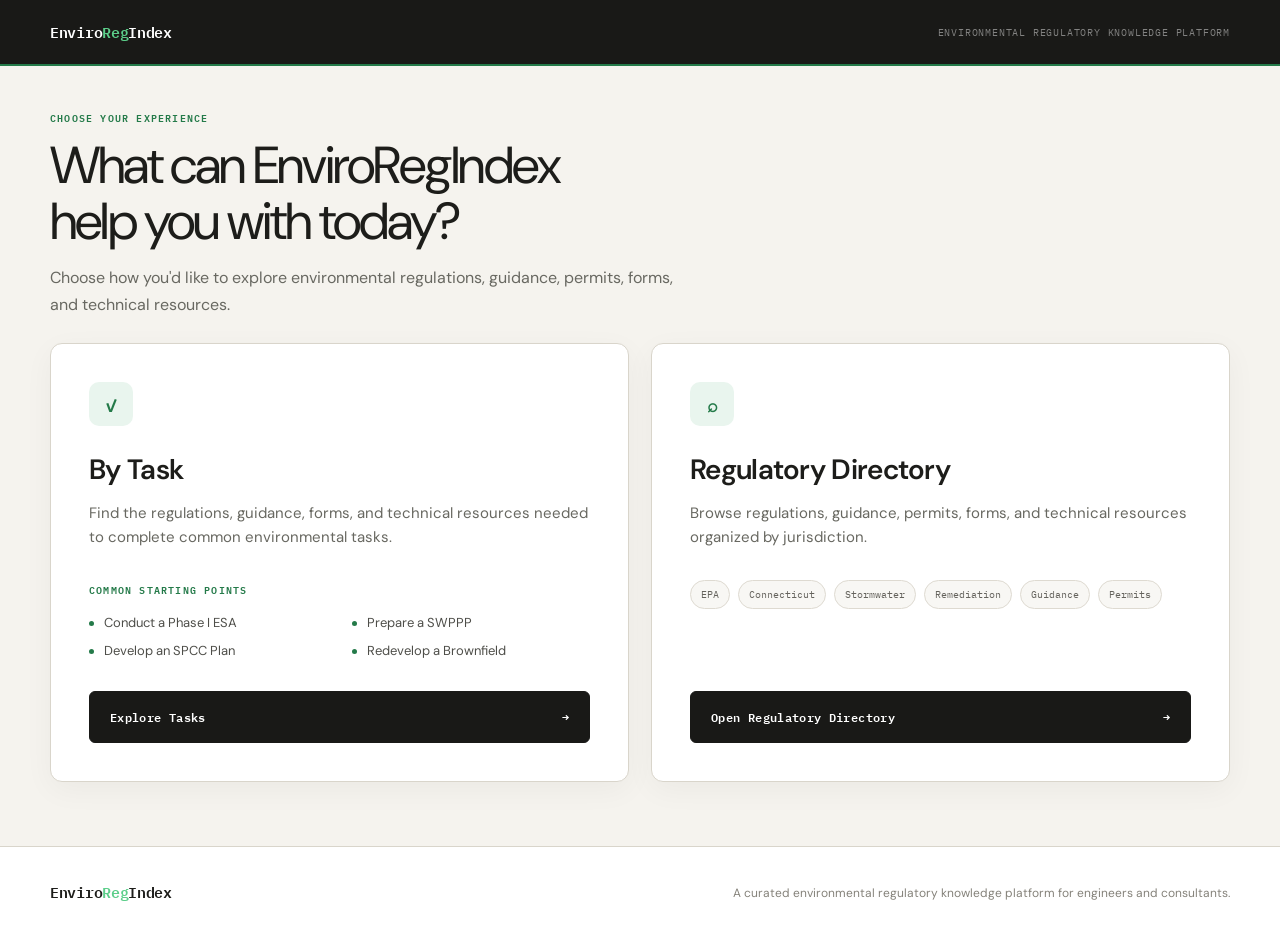
==== index.html @ b212524c "Refine platform landing design" ====
<!DOCTYPE html>
<html lang="en">
<head>
  <meta charset="UTF-8">
  <meta name="viewport" content="width=device-width, initial-scale=1.0">
  <meta name="description" content="Choose how to explore environmental regulatory knowledge with EnviroRegIndex.">
  <title>EnviroRegIndex — Environmental Regulatory Knowledge Platform</title>

  <link rel="preconnect" href="https://fonts.googleapis.com">
  <link rel="preconnect" href="https://fonts.gstatic.com" crossorigin>
  <link href="https://fonts.googleapis.com/css2?family=IBM+Plex+Mono:wght@400;500;600&family=DM+Sans:ital,opsz,wght@0,9..40,300;0,9..40,400;0,9..40,500;0,9..40,600&display=swap" rel="stylesheet">
  <link rel="stylesheet" href="platform.css">
</head>
<body class="platform-page">
  <header class="platform-header">
    <div class="platform-header-inner">
      <a class="platform-logo" href="index.html" aria-label="EnviroRegIndex platform home">
        Enviro<span>Reg</span>Index
      </a>
      <span class="platform-label">Environmental Regulatory Knowledge Platform</span>
    </div>
  </header>

  <main class="platform-main">
    <section class="platform-intro" aria-labelledby="platform-heading">
      <div class="eyebrow">Choose your experience</div>
      <h1 id="platform-heading">What can EnviroRegIndex <br>help you with today?</h1>
      <p>Choose how you'd like to explore environmental regulations, guidance, permits, forms, and technical resources.</p>
    </section>

    <section class="experience-grid" aria-label="EnviroRegIndex experiences">
      <article class="experience-card">
        <div class="experience-card-top">
          <div class="experience-icon" aria-hidden="true">✓</div>
        </div>
        <h2>By Task</h2>
        <p class="experience-description">Find the regulations, guidance, forms, and technical resources needed to complete common environmental tasks.</p>
        <div class="experience-examples">
          <div class="experience-detail-label">Common starting points</div>
          <ul>
            <li>Conduct a Phase I ESA</li>
            <li>Prepare a SWPPP</li>
            <li>Develop an SPCC Plan</li>
            <li>Redevelop a Brownfield</li>
          </ul>
        </div>
        <a class="platform-button" href="tasks.html">
          Explore Tasks
          <span aria-hidden="true">→</span>
        </a>
      </article>

      <article class="experience-card">
        <div class="experience-card-top">
          <div class="experience-icon" aria-hidden="true">⌕</div>
        </div>
        <h2>Regulatory Directory</h2>
        <p class="experience-description">Browse regulations, guidance, permits, forms, and technical resources organized by jurisdiction.</p>
        <div class="experience-tags" aria-hidden="true">
          <span>EPA</span>
          <span>Connecticut</span>
          <span>Stormwater</span>
          <span>Remediation</span>
          <span>Guidance</span>
          <span>Permits</span>
        </div>
        <a class="platform-button" href="directory.html">
          Open Regulatory Directory
          <span aria-hidden="true">→</span>
        </a>
      </article>
    </section>
  </main>

  <footer class="platform-footer">
    <div class="platform-footer-inner">
      <div class="platform-footer-logo">Enviro<span>Reg</span>Index</div>
      <p>A curated environmental regulatory knowledge platform for engineers and consultants.</p>
    </div>
  </footer>
</body>
</html>
---- platform.css ----
:root {
  --platform-dark: #191917;
  --platform-dark-soft: #222220;
  --platform-green: #5CCE8A;
  --platform-green-dark: #247A49;
  --platform-green-pale: #E9F5EE;
  --platform-surface: #F5F3EE;
  --platform-card: #FFFFFF;
  --platform-text: #1D1D1A;
  --platform-muted: #686861;
  --platform-border: #D9D5CB;
}

* { box-sizing: border-box; }

html { min-height: 100%; }

body {
  margin: 0;
  min-height: 100vh;
  font-family: 'DM Sans', sans-serif;
  color: var(--platform-text);
  background: var(--platform-surface);
  -webkit-font-smoothing: antialiased;
}

.platform-page {
  display: flex;
  flex-direction: column;
}

.platform-header {
  background: var(--platform-dark);
  border-bottom: 2px solid var(--platform-green-dark);
}

.platform-header-inner,
.platform-footer-inner {
  width: min(1180px, calc(100% - 48px));
  margin: 0 auto;
  display: flex;
  align-items: center;
  justify-content: space-between;
}

.platform-header-inner { min-height: 64px; }

.platform-logo,
.platform-footer-logo {
  font-family: 'IBM Plex Mono', monospace;
  font-size: 15px;
  font-weight: 600;
  color: #FFFFFF;
  text-decoration: none;
  letter-spacing: -0.02em;
}

.platform-logo span,
.platform-footer-logo span { color: var(--platform-green); }

.platform-label,
.back-link {
  font-family: 'IBM Plex Mono', monospace;
  font-size: 10px;
  letter-spacing: 0.08em;
  text-transform: uppercase;
  color: rgba(255,255,255,0.46);
}

.back-link {
  text-decoration: none;
  transition: color 0.15s;
}

.back-link:hover { color: var(--platform-green); }

.platform-main {
  flex: 1;
  width: min(1180px, calc(100% - 48px));
  margin: 0 auto;
  padding: 42px 0 64px;
}

.platform-intro {
  max-width: 720px;
  margin-bottom: 24px;
}

.eyebrow,
.experience-detail-label {
  font-family: 'IBM Plex Mono', monospace;
  font-size: 10px;
  font-weight: 600;
  letter-spacing: 0.12em;
  text-transform: uppercase;
  color: var(--platform-green-dark);
}

.platform-intro h1,
.placeholder-panel h1 {
  margin: 12px 0 15px;
  font-size: clamp(36px, 4.5vw, 52px);
  line-height: 1.07;
  font-weight: 400;
  letter-spacing: -0.035em;
}

.platform-intro > p,
.placeholder-panel > p {
  margin: 0;
  max-width: 640px;
  color: var(--platform-muted);
  font-size: 16px;
  line-height: 1.7;
}

.experience-grid {
  display: grid;
  grid-template-columns: repeat(2, minmax(0, 1fr));
  gap: 22px;
}

.experience-card {
  min-height: 408px;
  display: flex;
  flex-direction: column;
  padding: 38px;
  background: var(--platform-card);
  border: 1px solid var(--platform-border);
  border-radius: 12px;
  box-shadow: 0 8px 30px rgba(25,25,23,0.045);
  transition: transform 0.18s, box-shadow 0.18s, border-color 0.18s;
}

.experience-card:hover {
  transform: translateY(-2px);
  border-color: #C4BFB4;
  box-shadow: 0 16px 42px rgba(25,25,23,0.075);
}

.experience-card-top {
  display: flex;
  align-items: center;
  margin-bottom: 25px;
}

.experience-icon,
.placeholder-mark {
  width: 44px;
  height: 44px;
  display: grid;
  place-items: center;
  border-radius: 10px;
  background: var(--platform-green-pale);
  color: var(--platform-green-dark);
  font-family: 'IBM Plex Mono', monospace;
  font-size: 18px;
  font-weight: 600;
}

.experience-card h2 {
  margin: 0 0 13px;
  font-size: 28px;
  font-weight: 600;
  letter-spacing: -0.025em;
}

.experience-description {
  margin: 0;
  min-height: 50px;
  color: var(--platform-muted);
  font-size: 15px;
  line-height: 1.65;
}

.experience-examples,
.experience-tags {
  margin: 29px 0 32px;
}

.experience-examples ul {
  display: grid;
  grid-template-columns: repeat(2, minmax(0, 1fr));
  gap: 11px 24px;
  margin: 16px 0 0;
  padding: 0;
  list-style: none;
}

.experience-examples li {
  position: relative;
  padding-left: 15px;
  font-size: 13px;
  color: #4E4E49;
}

.experience-examples li::before {
  content: '';
  position: absolute;
  top: 0.55em;
  left: 0;
  width: 5px;
  height: 5px;
  border-radius: 50%;
  background: var(--platform-green-dark);
}

.experience-tags {
  display: flex;
  flex-wrap: wrap;
  align-content: flex-start;
  gap: 8px;
}

.experience-tags span {
  padding: 7px 10px;
  border: 1px solid #DEDAD1;
  border-radius: 999px;
  background: #F8F7F4;
  font-family: 'IBM Plex Mono', monospace;
  font-size: 10px;
  color: #65635D;
}

.platform-button {
  margin-top: auto;
  min-height: 52px;
  display: flex;
  align-items: center;
  justify-content: space-between;
  gap: 18px;
  padding: 0 20px;
  border: 1px solid var(--platform-dark);
  border-radius: 6px;
  color: #FFFFFF;
  background: var(--platform-dark);
  font-family: 'IBM Plex Mono', monospace;
  font-size: 12px;
  font-weight: 600;
  letter-spacing: 0.03em;
  text-decoration: none;
  transition: color 0.15s, background 0.15s, border-color 0.15s;
}

.platform-button:hover,
.platform-button:focus-visible {
  color: var(--platform-dark);
  background: var(--platform-green);
  border-color: var(--platform-green);
}

.platform-button:focus-visible,
.platform-logo:focus-visible,
.back-link:focus-visible {
  outline: 2px solid var(--platform-green);
  outline-offset: 3px;
}

.platform-footer {
  border-top: 1px solid var(--platform-border);
  background: #FFFFFF;
}

.platform-footer-inner {
  min-height: 92px;
  gap: 24px;
}

.platform-footer-logo { color: var(--platform-text); }

.platform-footer-inner p {
  margin: 0;
  color: #85827A;
  font-size: 12px;
}

.placeholder-page { background: var(--platform-dark); }

.placeholder-main {
  flex: 1;
  width: min(900px, calc(100% - 48px));
  margin: 0 auto;
  display: grid;
  place-items: center;
  padding: 72px 0;
}

.placeholder-panel {
  width: 100%;
  padding: clamp(32px, 7vw, 68px);
  border: 1px solid rgba(255,255,255,0.12);
  border-top: 3px solid var(--platform-green);
  border-radius: 8px;
  background: var(--platform-dark-soft);
  color: #FFFFFF;
}

.placeholder-panel .placeholder-mark { margin: 32px 0 24px; }

.placeholder-panel h1 {
  max-width: 720px;
  font-size: clamp(32px, 5vw, 52px);
}

.placeholder-panel > p { color: rgba(255,255,255,0.55); }

.platform-button-inline {
  width: fit-content;
  margin-top: 34px;
  background: transparent;
  border-color: rgba(255,255,255,0.28);
}

@media (max-width: 760px) {
  .platform-header-inner,
  .platform-footer-inner,
  .platform-main,
  .placeholder-main {
    width: min(100% - 32px, 1180px);
  }

  .platform-header-inner { min-height: 58px; }
  .platform-label { display: none; }
  .platform-main { padding: 32px 0 48px; }
  .platform-intro { margin-bottom: 22px; }
  .platform-intro h1 { font-size: 37px; }
  .platform-intro h1 br { display: none; }
  .platform-intro > p { font-size: 15px; }
  .experience-grid { grid-template-columns: 1fr; }
  .experience-card { min-height: 0; padding: 28px 25px; }
  .experience-description { min-height: 0; }
  .experience-examples ul { grid-template-columns: 1fr; gap: 10px; }
  .platform-button { margin-top: 26px; }
  .platform-footer-inner {
    min-height: 110px;
    flex-direction: column;
    align-items: flex-start;
    justify-content: center;
    gap: 8px;
  }
  .placeholder-main { padding: 40px 0; }
  .placeholder-panel { padding: 30px 24px; }
  .placeholder-panel h1 { font-size: 34px; }
}

@media (max-width: 380px) {
  .platform-intro h1 { font-size: 34px; }
  .experience-card { padding: 25px 21px; }
}
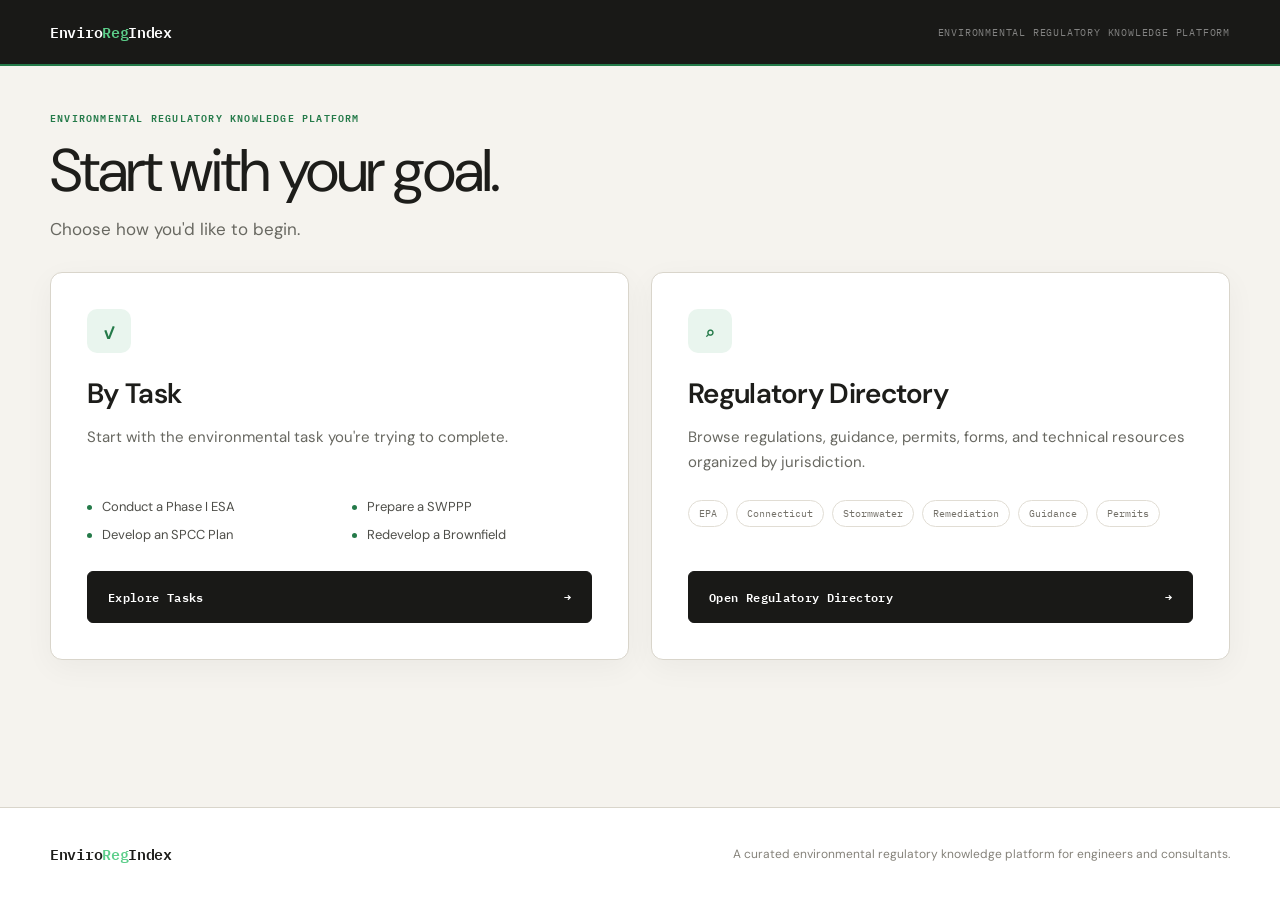
==== commit f2d44096: "Clarify landing page starting points" ====
--- a/index.html
+++ b/index.html
@@ -14,7 +14,7 @@
 <body class="platform-page">
   <header class="platform-header">
     <div class="platform-header-inner">
-      <a class="platform-logo" href="index.html" aria-label="EnviroRegIndex platform home">
+      <a class="platform-logo" href="/" aria-label="EnviroRegIndex platform home">
         Enviro<span>Reg</span>Index
       </a>
       <span class="platform-label">Environmental Regulatory Knowledge Platform</span>
@@ -23,9 +23,9 @@
 
   <main class="platform-main">
     <section class="platform-intro" aria-labelledby="platform-heading">
-      <div class="eyebrow">Choose your experience</div>
-      <h1 id="platform-heading">What can EnviroRegIndex <br>help you with today?</h1>
-      <p>Choose how you'd like to explore environmental regulations, guidance, permits, forms, and technical resources.</p>
+      <div class="eyebrow">Environmental Regulatory Knowledge Platform</div>
+      <h1 id="platform-heading">Start with your goal.</h1>
+      <p>Choose how you'd like to begin.</p>
     </section>
 
     <section class="experience-grid" aria-label="EnviroRegIndex experiences">
@@ -34,9 +34,8 @@
           <div class="experience-icon" aria-hidden="true">✓</div>
         </div>
         <h2>By Task</h2>
-        <p class="experience-description">Find the regulations, guidance, forms, and technical resources needed to complete common environmental tasks.</p>
+        <p class="experience-description">Start with the environmental task you're trying to complete.</p>
         <div class="experience-examples">
-          <div class="experience-detail-label">Common starting points</div>
           <ul>
             <li>Conduct a Phase I ESA</li>
             <li>Prepare a SWPPP</li>
--- a/platform.css
+++ b/platform.css
@@ -83,11 +83,10 @@
 
 .platform-intro {
   max-width: 720px;
-  margin-bottom: 24px;
-}
-
-.eyebrow,
-.experience-detail-label {
+  margin-bottom: 28px;
+}
+
+.eyebrow {
   font-family: 'IBM Plex Mono', monospace;
   font-size: 10px;
   font-weight: 600;
@@ -98,8 +97,8 @@
 
 .platform-intro h1,
 .placeholder-panel h1 {
-  margin: 12px 0 15px;
-  font-size: clamp(36px, 4.5vw, 52px);
+  margin: 13px 0 12px;
+  font-size: clamp(42px, 5vw, 60px);
   line-height: 1.07;
   font-weight: 400;
   letter-spacing: -0.035em;
@@ -110,7 +109,7 @@
   margin: 0;
   max-width: 640px;
   color: var(--platform-muted);
-  font-size: 16px;
+  font-size: 17px;
   line-height: 1.7;
 }
 
@@ -121,10 +120,10 @@
 }
 
 .experience-card {
-  min-height: 408px;
+  min-height: 370px;
   display: flex;
   flex-direction: column;
-  padding: 38px;
+  padding: 36px;
   background: var(--platform-card);
   border: 1px solid var(--platform-border);
   border-radius: 12px;
@@ -141,7 +140,7 @@
 .experience-card-top {
   display: flex;
   align-items: center;
-  margin-bottom: 25px;
+  margin-bottom: 22px;
 }
 
 .experience-icon,
@@ -167,7 +166,7 @@
 
 .experience-description {
   margin: 0;
-  min-height: 50px;
+  min-height: 48px;
   color: var(--platform-muted);
   font-size: 15px;
   line-height: 1.65;
@@ -175,14 +174,14 @@
 
 .experience-examples,
 .experience-tags {
-  margin: 29px 0 32px;
+  margin: 25px 0 28px;
 }
 
 .experience-examples ul {
   display: grid;
   grid-template-columns: repeat(2, minmax(0, 1fr));
   gap: 11px 24px;
-  margin: 16px 0 0;
+  margin: 0;
   padding: 0;
   list-style: none;
 }
@@ -213,13 +212,13 @@
 }
 
 .experience-tags span {
-  padding: 7px 10px;
-  border: 1px solid #DEDAD1;
+  padding: 6px 10px;
+  border: 1px solid #E1DDD4;
   border-radius: 999px;
-  background: #F8F7F4;
+  background: transparent;
   font-family: 'IBM Plex Mono', monospace;
   font-size: 10px;
-  color: #65635D;
+  color: #747169;
 }
 
 .platform-button {
@@ -322,10 +321,9 @@
   .platform-header-inner { min-height: 58px; }
   .platform-label { display: none; }
   .platform-main { padding: 32px 0 48px; }
-  .platform-intro { margin-bottom: 22px; }
-  .platform-intro h1 { font-size: 37px; }
-  .platform-intro h1 br { display: none; }
-  .platform-intro > p { font-size: 15px; }
+  .platform-intro { margin-bottom: 24px; }
+  .platform-intro h1 { font-size: 42px; }
+  .platform-intro > p { font-size: 16px; }
   .experience-grid { grid-template-columns: 1fr; }
   .experience-card { min-height: 0; padding: 28px 25px; }
   .experience-description { min-height: 0; }
@@ -344,6 +342,6 @@
 }
 
 @media (max-width: 380px) {
-  .platform-intro h1 { font-size: 34px; }
+  .platform-intro h1 { font-size: 38px; }
   .experience-card { padding: 25px 21px; }
 }
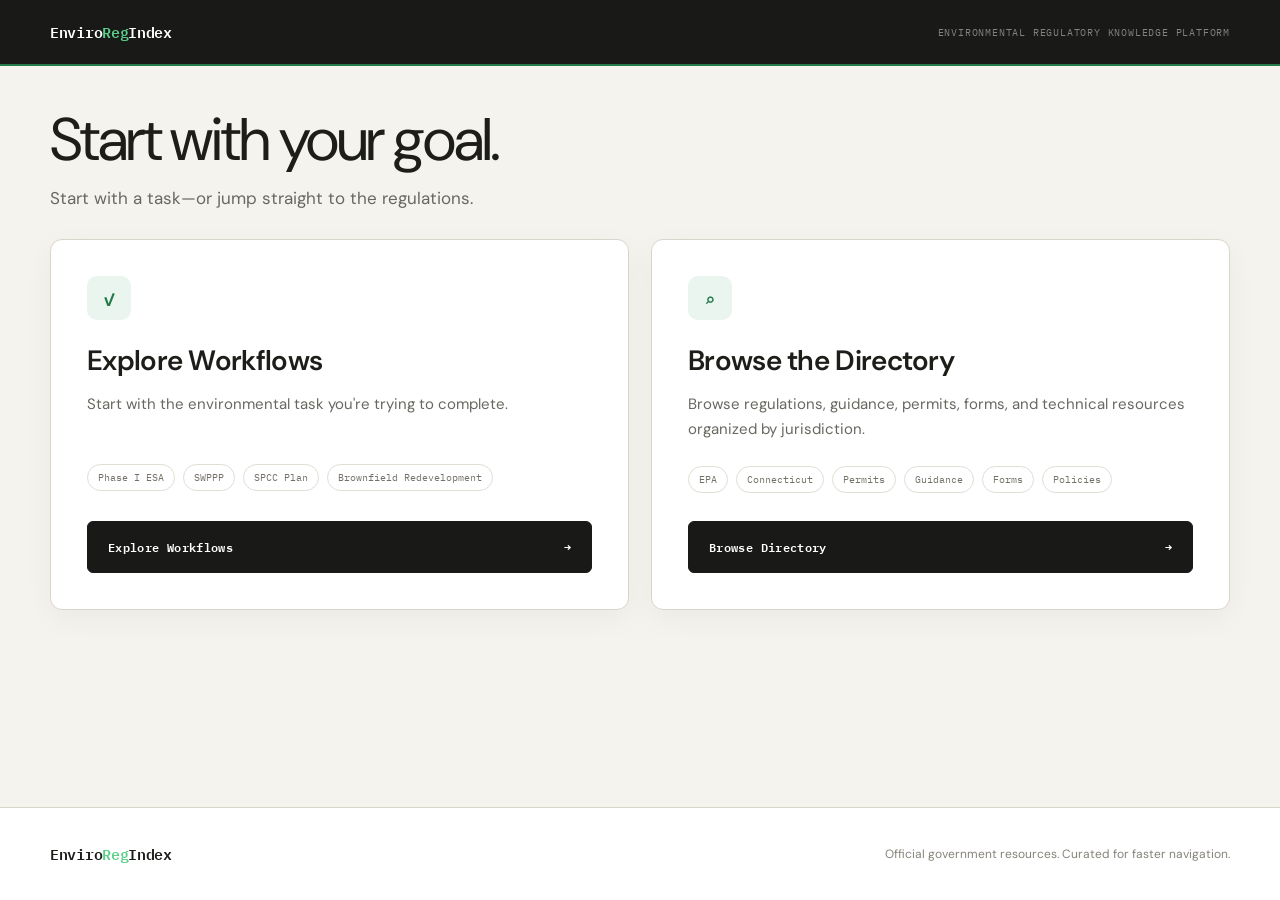
==== commit cd5e65ca: "Refine landing page workflow messaging" ====
--- a/index.html
+++ b/index.html
@@ -23,9 +23,8 @@
 
   <main class="platform-main">
     <section class="platform-intro" aria-labelledby="platform-heading">
-      <div class="eyebrow">Environmental Regulatory Knowledge Platform</div>
       <h1 id="platform-heading">Start with your goal.</h1>
-      <p>Choose how you'd like to begin.</p>
+      <p>Start with a task—or jump straight to the regulations.</p>
     </section>
 
     <section class="experience-grid" aria-label="EnviroRegIndex experiences">
@@ -33,18 +32,18 @@
         <div class="experience-card-top">
           <div class="experience-icon" aria-hidden="true">✓</div>
         </div>
-        <h2>By Task</h2>
+        <h2>Explore Workflows</h2>
         <p class="experience-description">Start with the environmental task you're trying to complete.</p>
         <div class="experience-examples">
           <ul>
-            <li>Conduct a Phase I ESA</li>
-            <li>Prepare a SWPPP</li>
-            <li>Develop an SPCC Plan</li>
-            <li>Redevelop a Brownfield</li>
+            <li>Phase I ESA</li>
+            <li>SWPPP</li>
+            <li>SPCC Plan</li>
+            <li>Brownfield Redevelopment</li>
           </ul>
         </div>
         <a class="platform-button" href="tasks.html">
-          Explore Tasks
+          Explore Workflows
           <span aria-hidden="true">→</span>
         </a>
       </article>
@@ -53,18 +52,18 @@
         <div class="experience-card-top">
           <div class="experience-icon" aria-hidden="true">⌕</div>
         </div>
-        <h2>Regulatory Directory</h2>
+        <h2>Browse the Directory</h2>
         <p class="experience-description">Browse regulations, guidance, permits, forms, and technical resources organized by jurisdiction.</p>
         <div class="experience-tags" aria-hidden="true">
           <span>EPA</span>
           <span>Connecticut</span>
-          <span>Stormwater</span>
-          <span>Remediation</span>
+          <span>Permits</span>
           <span>Guidance</span>
-          <span>Permits</span>
+          <span>Forms</span>
+          <span>Policies</span>
         </div>
         <a class="platform-button" href="directory.html">
-          Open Regulatory Directory
+          Browse Directory
           <span aria-hidden="true">→</span>
         </a>
       </article>
@@ -74,7 +73,7 @@
   <footer class="platform-footer">
     <div class="platform-footer-inner">
       <div class="platform-footer-logo">Enviro<span>Reg</span>Index</div>
-      <p>A curated environmental regulatory knowledge platform for engineers and consultants.</p>
+      <p>Official government resources. Curated for faster navigation.</p>
     </div>
   </footer>
 </body>
--- a/platform.css
+++ b/platform.css
@@ -83,7 +83,7 @@
 
 .platform-intro {
   max-width: 720px;
-  margin-bottom: 28px;
+  margin-bottom: 26px;
 }
 
 .eyebrow {
@@ -104,6 +104,8 @@
   letter-spacing: -0.035em;
 }
 
+.platform-intro h1 { margin-top: 0; }
+
 .platform-intro > p,
 .placeholder-panel > p {
   margin: 0;
@@ -120,7 +122,7 @@
 }
 
 .experience-card {
-  min-height: 370px;
+  min-height: 360px;
   display: flex;
   flex-direction: column;
   padding: 36px;
@@ -174,36 +176,10 @@
 
 .experience-examples,
 .experience-tags {
-  margin: 25px 0 28px;
-}
-
-.experience-examples ul {
-  display: grid;
-  grid-template-columns: repeat(2, minmax(0, 1fr));
-  gap: 11px 24px;
-  margin: 0;
-  padding: 0;
-  list-style: none;
-}
-
-.experience-examples li {
-  position: relative;
-  padding-left: 15px;
-  font-size: 13px;
-  color: #4E4E49;
-}
-
-.experience-examples li::before {
-  content: '';
-  position: absolute;
-  top: 0.55em;
-  left: 0;
-  width: 5px;
-  height: 5px;
-  border-radius: 50%;
-  background: var(--platform-green-dark);
-}
-
+  margin: 24px 0 28px;
+}
+
+.experience-examples ul,
 .experience-tags {
   display: flex;
   flex-wrap: wrap;
@@ -211,6 +187,13 @@
   gap: 8px;
 }
 
+.experience-examples ul {
+  margin: 0;
+  padding: 0;
+  list-style: none;
+}
+
+.experience-examples li,
 .experience-tags span {
   padding: 6px 10px;
   border: 1px solid #E1DDD4;
@@ -327,7 +310,6 @@
   .experience-grid { grid-template-columns: 1fr; }
   .experience-card { min-height: 0; padding: 28px 25px; }
   .experience-description { min-height: 0; }
-  .experience-examples ul { grid-template-columns: 1fr; gap: 10px; }
   .platform-button { margin-top: 26px; }
   .platform-footer-inner {
     min-height: 110px;
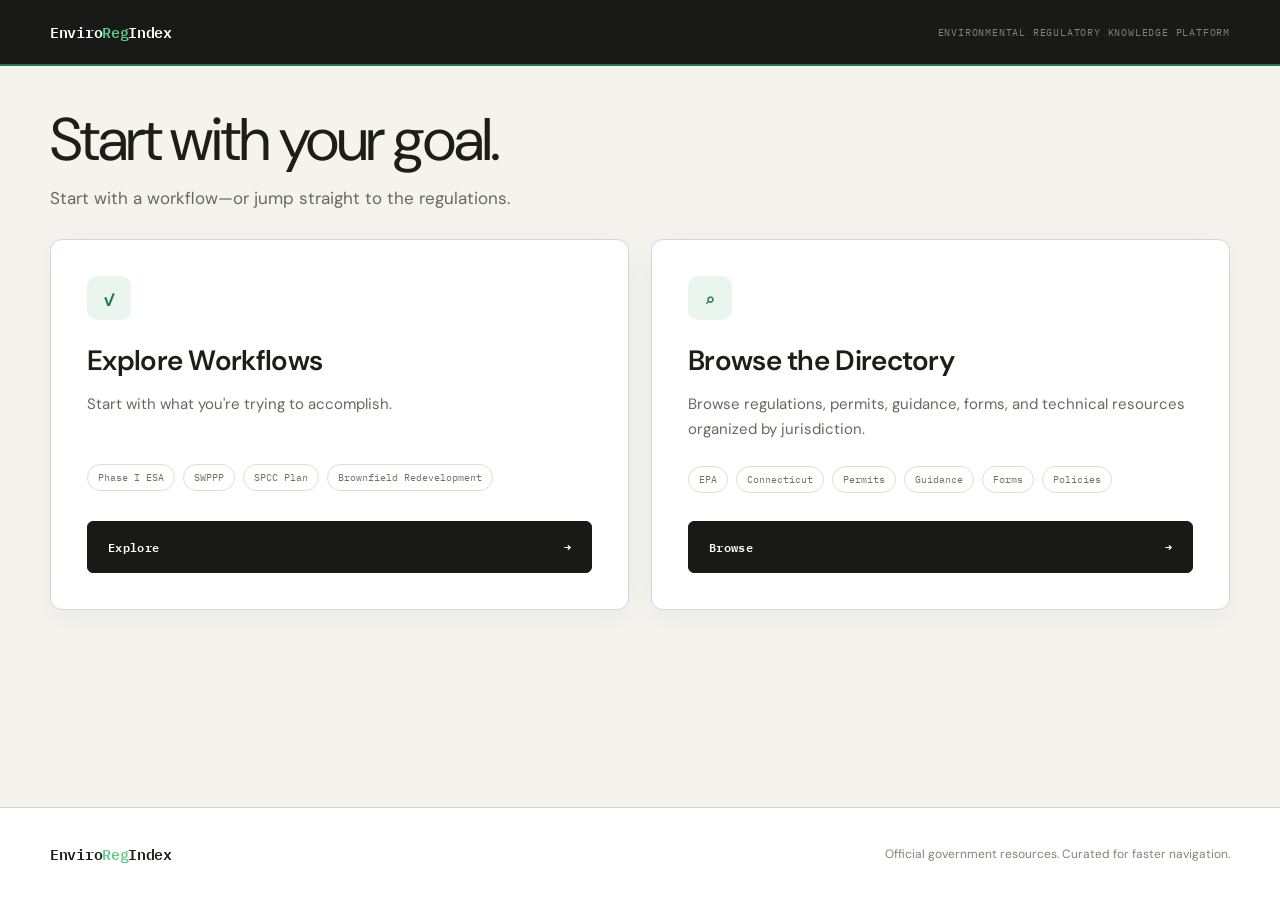
==== commit 24120916: "Standardize workflow terminology" ====
--- a/index.html
+++ b/index.html
@@ -24,7 +24,7 @@
   <main class="platform-main">
     <section class="platform-intro" aria-labelledby="platform-heading">
       <h1 id="platform-heading">Start with your goal.</h1>
-      <p>Start with a task—or jump straight to the regulations.</p>
+      <p>Start with a workflow—or jump straight to the regulations.</p>
     </section>
 
     <section class="experience-grid" aria-label="EnviroRegIndex experiences">
@@ -33,7 +33,7 @@
           <div class="experience-icon" aria-hidden="true">✓</div>
         </div>
         <h2>Explore Workflows</h2>
-        <p class="experience-description">Start with the environmental task you're trying to complete.</p>
+        <p class="experience-description">Start with what you're trying to accomplish.</p>
         <div class="experience-examples">
           <ul>
             <li>Phase I ESA</li>
@@ -43,7 +43,7 @@
           </ul>
         </div>
         <a class="platform-button" href="tasks.html">
-          Explore Workflows
+          Explore
           <span aria-hidden="true">→</span>
         </a>
       </article>
@@ -53,7 +53,7 @@
           <div class="experience-icon" aria-hidden="true">⌕</div>
         </div>
         <h2>Browse the Directory</h2>
-        <p class="experience-description">Browse regulations, guidance, permits, forms, and technical resources organized by jurisdiction.</p>
+        <p class="experience-description">Browse regulations, permits, guidance, forms, and technical resources organized by jurisdiction.</p>
         <div class="experience-tags" aria-hidden="true">
           <span>EPA</span>
           <span>Connecticut</span>
@@ -63,7 +63,7 @@
           <span>Policies</span>
         </div>
         <a class="platform-button" href="directory.html">
-          Browse Directory
+          Browse
           <span aria-hidden="true">→</span>
         </a>
       </article>
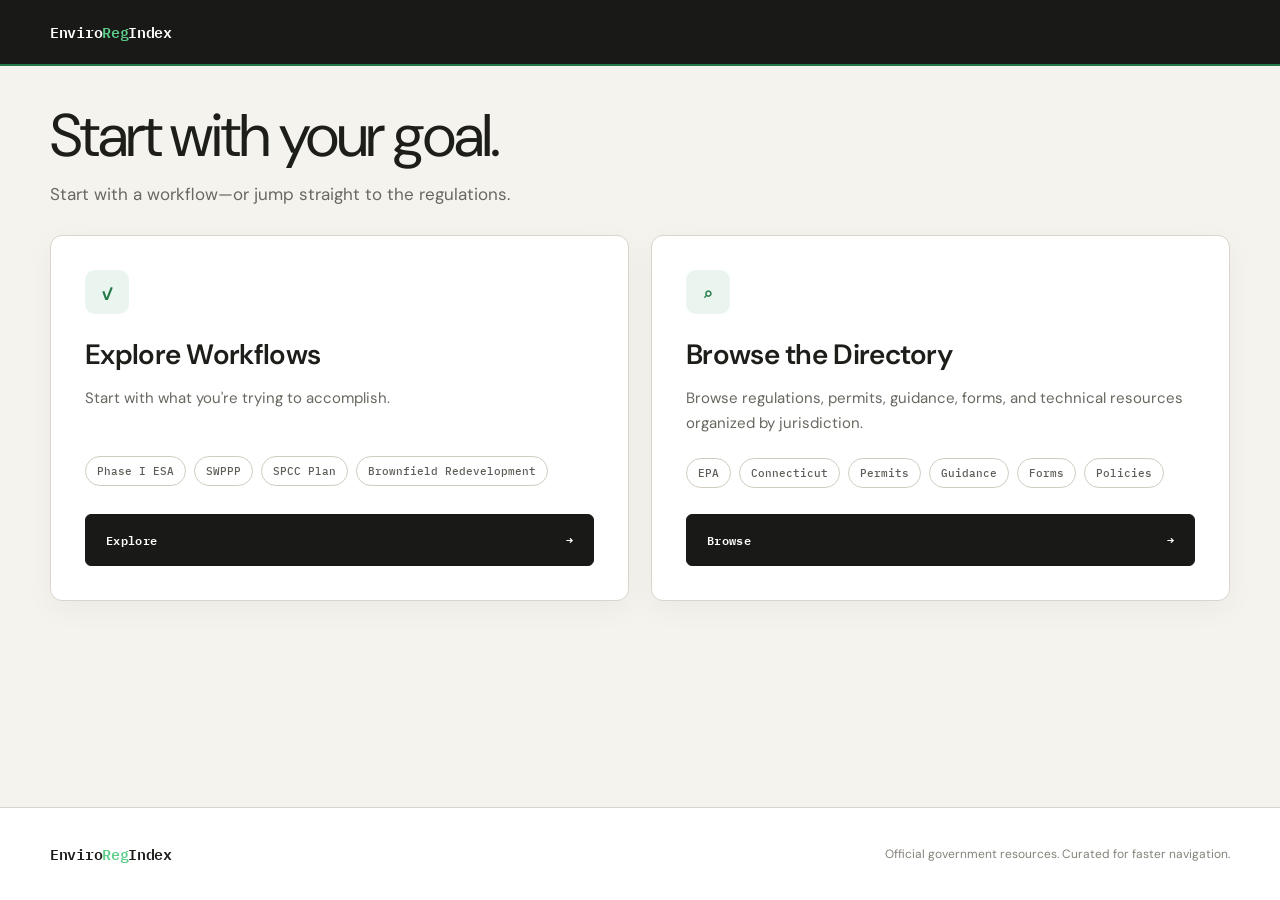
==== commit 12581c47: "Polish platform landing page" ====
--- a/index.html
+++ b/index.html
@@ -17,7 +17,6 @@
       <a class="platform-logo" href="/" aria-label="EnviroRegIndex platform home">
         Enviro<span>Reg</span>Index
       </a>
-      <span class="platform-label">Environmental Regulatory Knowledge Platform</span>
     </div>
   </header>
 
--- a/platform.css
+++ b/platform.css
@@ -78,7 +78,7 @@
   flex: 1;
   width: min(1180px, calc(100% - 48px));
   margin: 0 auto;
-  padding: 42px 0 64px;
+  padding: 38px 0 56px;
 }
 
 .platform-intro {
@@ -122,21 +122,24 @@
 }
 
 .experience-card {
-  min-height: 360px;
+  position: relative;
+  min-height: 348px;
   display: flex;
   flex-direction: column;
-  padding: 36px;
+  padding: 34px;
   background: var(--platform-card);
   border: 1px solid var(--platform-border);
   border-radius: 12px;
   box-shadow: 0 8px 30px rgba(25,25,23,0.045);
-  transition: transform 0.18s, box-shadow 0.18s, border-color 0.18s;
-}
-
-.experience-card:hover {
-  transform: translateY(-2px);
-  border-color: #C4BFB4;
-  box-shadow: 0 16px 42px rgba(25,25,23,0.075);
+  cursor: pointer;
+  transition: transform 0.2s ease, box-shadow 0.2s ease, border-color 0.2s ease;
+}
+
+.experience-card:hover,
+.experience-card:focus-within {
+  transform: translateY(-3px);
+  border-color: #B9B4A9;
+  box-shadow: 0 18px 46px rgba(25,25,23,0.09);
 }
 
 .experience-card-top {
@@ -176,7 +179,7 @@
 
 .experience-examples,
 .experience-tags {
-  margin: 24px 0 28px;
+  margin: 22px 0 26px;
 }
 
 .experience-examples ul,
@@ -195,13 +198,14 @@
 
 .experience-examples li,
 .experience-tags span {
-  padding: 6px 10px;
-  border: 1px solid #E1DDD4;
+  padding: 7px 11px;
+  border: 1px solid #D1CCC1;
   border-radius: 999px;
   background: transparent;
   font-family: 'IBM Plex Mono', monospace;
-  font-size: 10px;
-  color: #747169;
+  font-size: 11px;
+  font-weight: 500;
+  color: #5F5D57;
 }
 
 .platform-button {
@@ -224,8 +228,21 @@
   transition: color 0.15s, background 0.15s, border-color 0.15s;
 }
 
+.platform-button::after {
+  content: '';
+  position: absolute;
+  inset: 0;
+  border-radius: inherit;
+}
+
 .platform-button:hover,
 .platform-button:focus-visible {
+  color: var(--platform-dark);
+  background: var(--platform-green);
+  border-color: var(--platform-green);
+}
+
+.experience-card:hover .platform-button {
   color: var(--platform-dark);
   background: var(--platform-green);
   border-color: var(--platform-green);
@@ -303,12 +320,12 @@
 
   .platform-header-inner { min-height: 58px; }
   .platform-label { display: none; }
-  .platform-main { padding: 32px 0 48px; }
+  .platform-main { padding: 30px 0 44px; }
   .platform-intro { margin-bottom: 24px; }
   .platform-intro h1 { font-size: 42px; }
   .platform-intro > p { font-size: 16px; }
   .experience-grid { grid-template-columns: 1fr; }
-  .experience-card { min-height: 0; padding: 28px 25px; }
+  .experience-card { min-height: 0; padding: 27px 25px; }
   .experience-description { min-height: 0; }
   .platform-button { margin-top: 26px; }
   .platform-footer-inner {
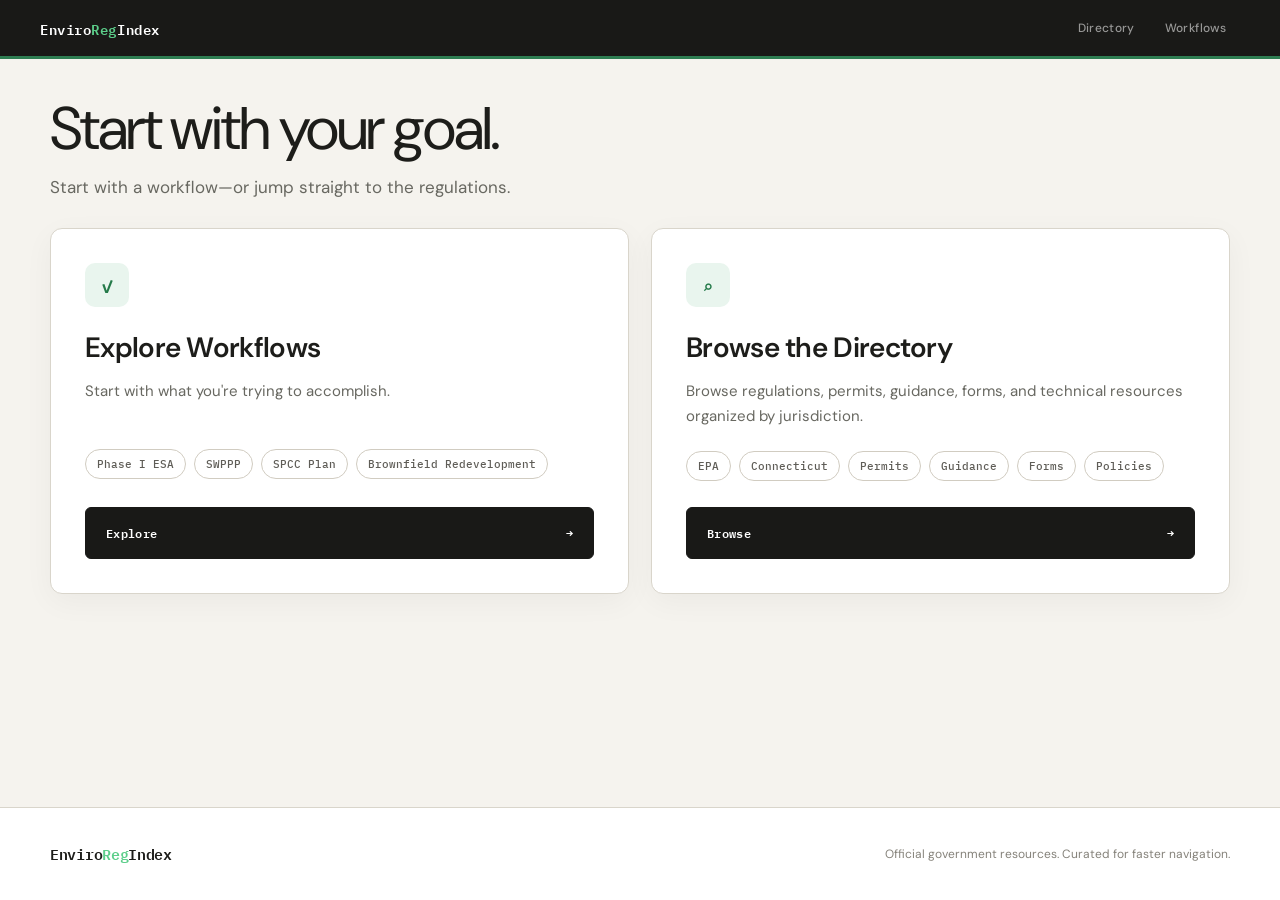
==== commit 5c579742: "Unify global header across application" ====
--- a/index.html
+++ b/index.html
@@ -10,15 +10,11 @@
   <link rel="preconnect" href="https://fonts.gstatic.com" crossorigin>
   <link href="https://fonts.googleapis.com/css2?family=IBM+Plex+Mono:wght@400;500;600&family=DM+Sans:ital,opsz,wght@0,9..40,300;0,9..40,400;0,9..40,500;0,9..40,600&display=swap" rel="stylesheet">
   <link rel="stylesheet" href="platform.css">
+  <link rel="stylesheet" href="global-header.css">
+  <script src="global-header.js" defer></script>
 </head>
 <body class="platform-page">
-  <header class="platform-header">
-    <div class="platform-header-inner">
-      <a class="platform-logo" href="/" aria-label="EnviroRegIndex platform home">
-        Enviro<span>Reg</span>Index
-      </a>
-    </div>
-  </header>
+  <eri-global-header></eri-global-header>
 
   <main class="platform-main">
     <section class="platform-intro" aria-labelledby="platform-heading">
--- a/platform.css
+++ b/platform.css
@@ -29,12 +29,6 @@
   flex-direction: column;
 }
 
-.platform-header {
-  background: var(--platform-dark);
-  border-bottom: 2px solid var(--platform-green-dark);
-}
-
-.platform-header-inner,
 .platform-footer-inner {
   width: min(1180px, calc(100% - 48px));
   margin: 0 auto;
@@ -43,9 +37,6 @@
   justify-content: space-between;
 }
 
-.platform-header-inner { min-height: 64px; }
-
-.platform-logo,
 .platform-footer-logo {
   font-family: 'IBM Plex Mono', monospace;
   font-size: 15px;
@@ -55,24 +46,7 @@
   letter-spacing: -0.02em;
 }
 
-.platform-logo span,
 .platform-footer-logo span { color: var(--platform-green); }
-
-.platform-label,
-.back-link {
-  font-family: 'IBM Plex Mono', monospace;
-  font-size: 10px;
-  letter-spacing: 0.08em;
-  text-transform: uppercase;
-  color: rgba(255,255,255,0.46);
-}
-
-.back-link {
-  text-decoration: none;
-  transition: color 0.15s;
-}
-
-.back-link:hover { color: var(--platform-green); }
 
 .platform-main {
   flex: 1;
@@ -248,9 +222,7 @@
   border-color: var(--platform-green);
 }
 
-.platform-button:focus-visible,
-.platform-logo:focus-visible,
-.back-link:focus-visible {
+.platform-button:focus-visible {
   outline: 2px solid var(--platform-green);
   outline-offset: 3px;
 }
@@ -311,15 +283,12 @@
 }
 
 @media (max-width: 760px) {
-  .platform-header-inner,
   .platform-footer-inner,
   .platform-main,
   .placeholder-main {
     width: min(100% - 32px, 1180px);
   }
 
-  .platform-header-inner { min-height: 58px; }
-  .platform-label { display: none; }
   .platform-main { padding: 30px 0 44px; }
   .platform-intro { margin-bottom: 24px; }
   .platform-intro h1 { font-size: 42px; }
--- a/global-header.css
+++ b/global-header.css
@@ -0,0 +1,75 @@
+eri-global-header {
+  display: block;
+  position: sticky;
+  top: 0;
+  z-index: 100;
+}
+
+.global-header {
+  background: #191917;
+  border-bottom: 3px solid #2e7d52;
+}
+
+.global-header-inner {
+  width: min(1200px, calc(100% - 48px));
+  min-height: 56px;
+  margin: 0 auto;
+  display: flex;
+  align-items: center;
+  justify-content: space-between;
+  gap: 24px;
+}
+
+.global-header-logo {
+  flex-shrink: 0;
+  color: #fff;
+  font: 600 14px 'IBM Plex Mono', monospace;
+  letter-spacing: 0.04em;
+  text-decoration: none;
+}
+
+.global-header-logo span { color: #5cce8a; }
+
+.global-header-nav {
+  display: flex;
+  align-items: center;
+  gap: 2px;
+}
+
+.global-header-link {
+  padding: 6px 14px;
+  border-radius: 4px;
+  color: rgba(255, 255, 255, 0.55);
+  font: 500 12px 'DM Sans', sans-serif;
+  letter-spacing: 0.03em;
+  text-decoration: none;
+  white-space: nowrap;
+  transition: color 0.15s, background 0.15s;
+}
+
+.global-header-link:hover {
+  color: #fff;
+  background: rgba(255, 255, 255, 0.08);
+}
+
+.global-header-link.active {
+  color: #5cce8a;
+  background: rgba(92, 206, 138, 0.1);
+}
+
+.global-header-link:focus-visible,
+.global-header-logo:focus-visible {
+  outline: 2px solid #5cce8a;
+  outline-offset: 2px;
+}
+
+@media (max-width: 768px) {
+  .global-header-inner {
+    width: calc(100% - 32px);
+    min-height: 56px;
+    gap: 10px;
+  }
+
+  .global-header-logo { font-size: 12px; }
+  .global-header-link { padding: 6px 8px; font-size: 11px; }
+}
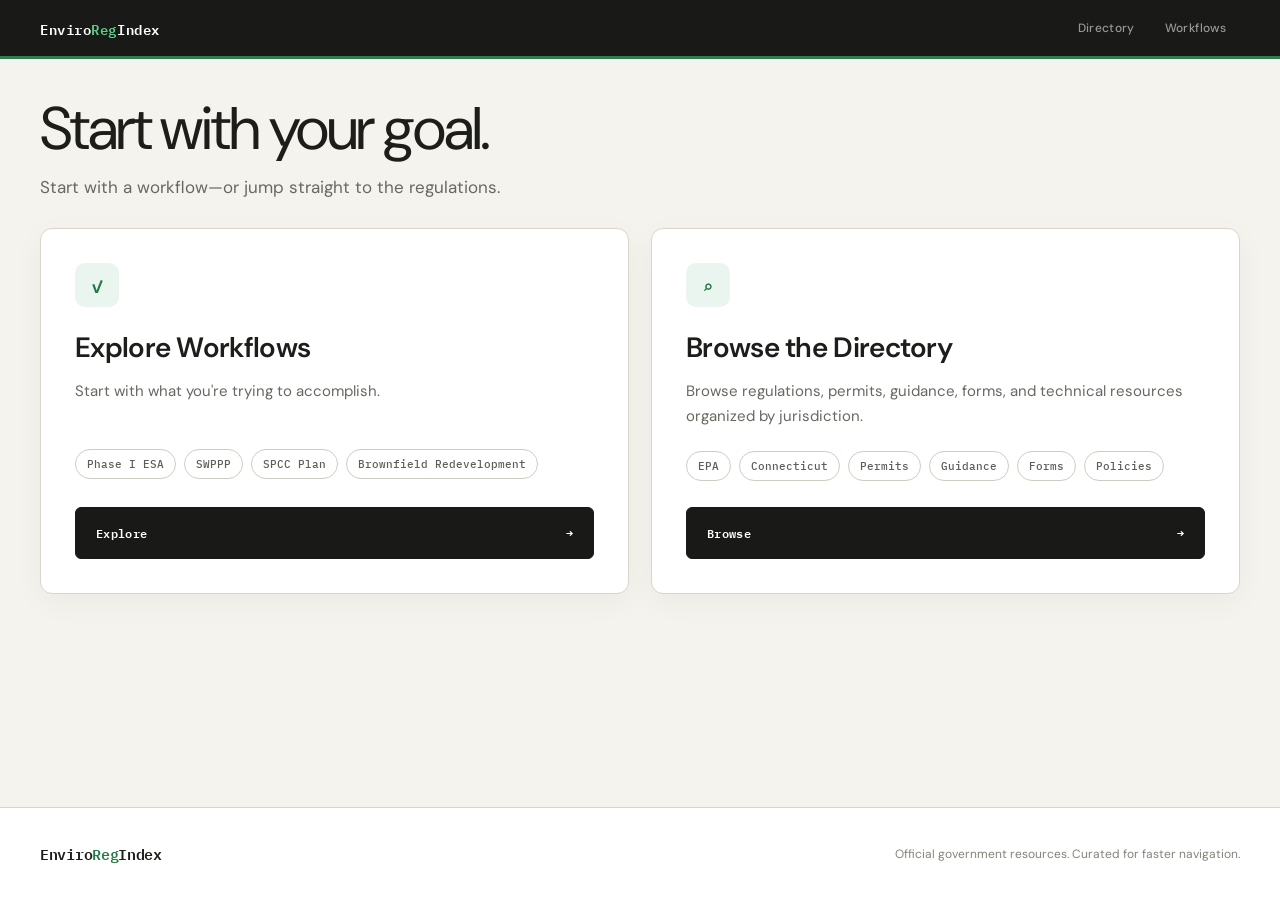
==== commit 54d0f039: "Unify the EnviroRegIndex site shell" ====
--- a/index.html
+++ b/index.html
@@ -10,8 +10,8 @@
   <link rel="preconnect" href="https://fonts.gstatic.com" crossorigin>
   <link href="https://fonts.googleapis.com/css2?family=IBM+Plex+Mono:wght@400;500;600&family=DM+Sans:ital,opsz,wght@0,9..40,300;0,9..40,400;0,9..40,500;0,9..40,600&display=swap" rel="stylesheet">
   <link rel="stylesheet" href="platform.css">
-  <link rel="stylesheet" href="global-header.css">
-  <script src="global-header.js" defer></script>
+  <link rel="stylesheet" href="site-shell.css">
+  <script src="site-shell.js" defer></script>
 </head>
 <body class="platform-page">
   <eri-global-header></eri-global-header>
@@ -65,11 +65,6 @@
     </section>
   </main>
 
-  <footer class="platform-footer">
-    <div class="platform-footer-inner">
-      <div class="platform-footer-logo">Enviro<span>Reg</span>Index</div>
-      <p>Official government resources. Curated for faster navigation.</p>
-    </div>
-  </footer>
+  <eri-global-footer></eri-global-footer>
 </body>
 </html>
--- a/platform.css
+++ b/platform.css
@@ -29,25 +29,6 @@
   flex-direction: column;
 }
 
-.platform-footer-inner {
-  width: min(1180px, calc(100% - 48px));
-  margin: 0 auto;
-  display: flex;
-  align-items: center;
-  justify-content: space-between;
-}
-
-.platform-footer-logo {
-  font-family: 'IBM Plex Mono', monospace;
-  font-size: 15px;
-  font-weight: 600;
-  color: #FFFFFF;
-  text-decoration: none;
-  letter-spacing: -0.02em;
-}
-
-.platform-footer-logo span { color: var(--platform-green); }
-
 .platform-main {
   flex: 1;
   width: min(1180px, calc(100% - 48px));
@@ -227,24 +208,6 @@
   outline-offset: 3px;
 }
 
-.platform-footer {
-  border-top: 1px solid var(--platform-border);
-  background: #FFFFFF;
-}
-
-.platform-footer-inner {
-  min-height: 92px;
-  gap: 24px;
-}
-
-.platform-footer-logo { color: var(--platform-text); }
-
-.platform-footer-inner p {
-  margin: 0;
-  color: #85827A;
-  font-size: 12px;
-}
-
 .placeholder-page { background: var(--platform-dark); }
 
 .placeholder-main {
@@ -283,7 +246,6 @@
 }
 
 @media (max-width: 760px) {
-  .platform-footer-inner,
   .platform-main,
   .placeholder-main {
     width: min(100% - 32px, 1180px);
@@ -297,13 +259,6 @@
   .experience-card { min-height: 0; padding: 27px 25px; }
   .experience-description { min-height: 0; }
   .platform-button { margin-top: 26px; }
-  .platform-footer-inner {
-    min-height: 110px;
-    flex-direction: column;
-    align-items: flex-start;
-    justify-content: center;
-    gap: 8px;
-  }
   .placeholder-main { padding: 40px 0; }
   .placeholder-panel { padding: 30px 24px; }
   .placeholder-panel h1 { font-size: 34px; }
--- a/site-shell.css
+++ b/site-shell.css
@@ -0,0 +1,159 @@
+/* One site frame for every EnviroRegIndex experience. */
+:root {
+  --site-content-max: 1200px;
+  --site-gutter: 24px;
+  --site-gutter-mobile: 16px;
+  --site-shell-border: #d9d5cb;
+}
+
+eri-global-header {
+  display: block;
+  position: sticky;
+  top: 0;
+  z-index: 100;
+}
+
+.global-header {
+  background: #191917;
+  border-bottom: 3px solid #2e7d52;
+}
+
+.global-header-inner {
+  width: min(var(--site-content-max), calc(100% - (2 * var(--site-gutter))));
+  min-height: 56px;
+  margin: 0 auto;
+  display: flex;
+  align-items: center;
+  justify-content: space-between;
+  gap: 24px;
+}
+
+.global-header-logo {
+  flex-shrink: 0;
+  color: #fff;
+  font: 600 14px 'IBM Plex Mono', monospace;
+  letter-spacing: 0.04em;
+  text-decoration: none;
+}
+
+.global-header-logo span { color: #5cce8a; }
+
+.global-header-nav {
+  display: flex;
+  align-items: center;
+  gap: 2px;
+}
+
+.global-header-link {
+  padding: 6px 14px;
+  border-radius: 4px;
+  color: rgba(255, 255, 255, 0.55);
+  font: 500 12px 'DM Sans', sans-serif;
+  letter-spacing: 0.03em;
+  text-decoration: none;
+  white-space: nowrap;
+  transition: color 0.15s, background 0.15s;
+}
+
+.global-header-link:hover {
+  color: #fff;
+  background: rgba(255, 255, 255, 0.08);
+}
+
+.global-header-link.active {
+  color: #5cce8a;
+  background: rgba(92, 206, 138, 0.1);
+}
+
+.global-header-link:focus-visible,
+.global-header-logo:focus-visible {
+  outline: 2px solid #5cce8a;
+  outline-offset: 2px;
+}
+
+eri-global-footer {
+  display: block;
+  margin-top: auto;
+}
+
+.global-footer {
+  margin-top: 64px;
+  padding: 0;
+  border-top: 1px solid var(--site-shell-border);
+  background: #fff;
+}
+
+.global-footer-inner {
+  width: min(var(--site-content-max), calc(100% - (2 * var(--site-gutter))));
+  min-height: 92px;
+  margin: 0 auto;
+  display: flex;
+  align-items: center;
+  justify-content: space-between;
+  gap: 24px;
+}
+
+.global-footer-logo {
+  color: #1d1d1a;
+  font: 600 15px 'IBM Plex Mono', monospace;
+  letter-spacing: -0.02em;
+  white-space: nowrap;
+}
+
+.global-footer-logo span { color: #247a49; }
+
+.global-footer-inner p {
+  margin: 0;
+  color: #85827a;
+  font: 400 12px 'DM Sans', sans-serif;
+  text-align: right;
+}
+
+/* Shared outer content width; page-specific components retain their own layout. */
+.container,
+.hero-inner,
+.platform-main,
+.workflow-main,
+.workflow-detail-main {
+  width: min(var(--site-content-max), calc(100% - (2 * var(--site-gutter))));
+  max-width: none;
+  margin-left: auto;
+  margin-right: auto;
+  padding-left: 0;
+  padding-right: 0;
+}
+
+#workflow-content,
+.workflow-detail-loading,
+.workflow-detail-error { max-width: 980px; }
+
+@media (max-width: 768px) {
+  .global-header-inner {
+    width: calc(100% - (2 * var(--site-gutter-mobile)));
+    min-height: 56px;
+    gap: 10px;
+  }
+
+  .global-header-logo { font-size: 12px; }
+  .global-header-link { padding: 6px 8px; font-size: 11px; }
+
+  .global-footer-inner {
+    width: calc(100% - (2 * var(--site-gutter-mobile)));
+    min-height: 112px;
+    padding: 24px 0;
+    flex-direction: column;
+    align-items: flex-start;
+    justify-content: center;
+    gap: 8px;
+  }
+
+  .global-footer-inner p { text-align: left; }
+
+  .container,
+  .hero-inner,
+  .platform-main,
+  .workflow-main,
+  .workflow-detail-main {
+    width: calc(100% - (2 * var(--site-gutter-mobile)));
+  }
+}
